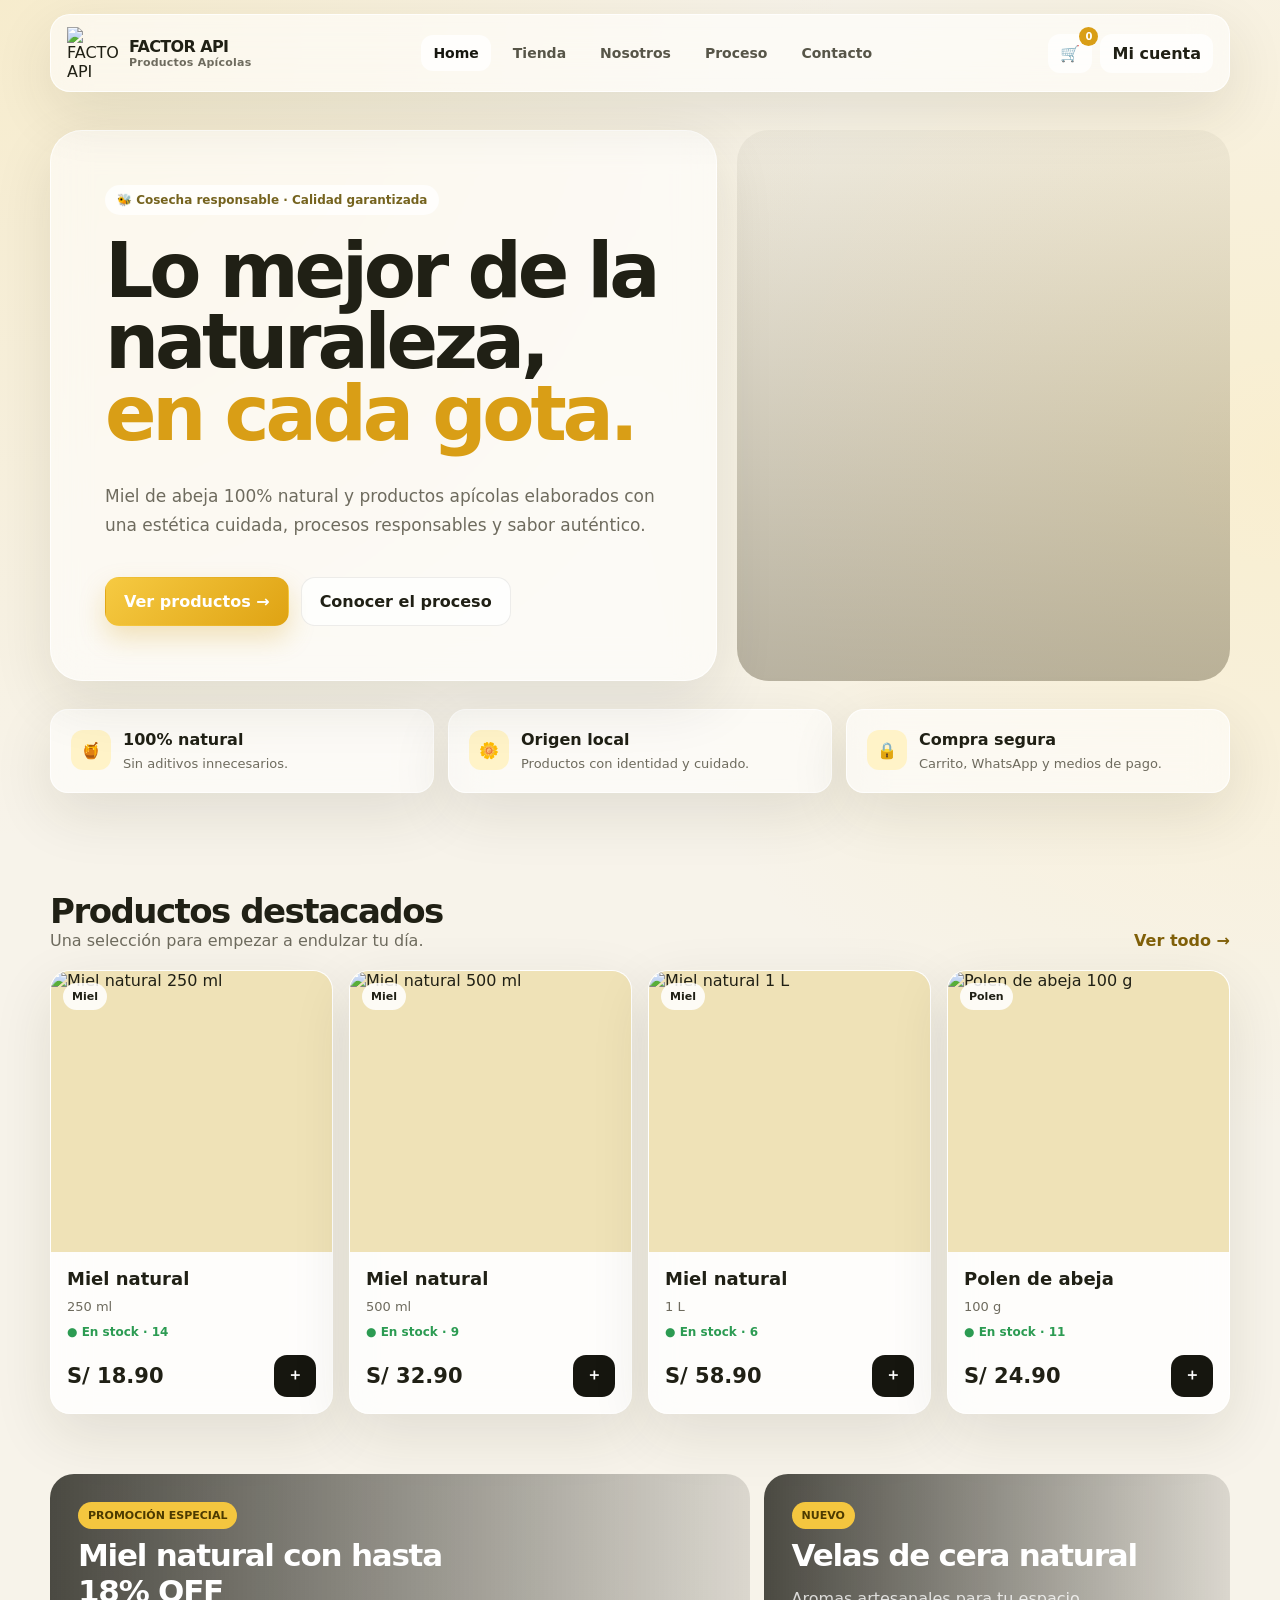
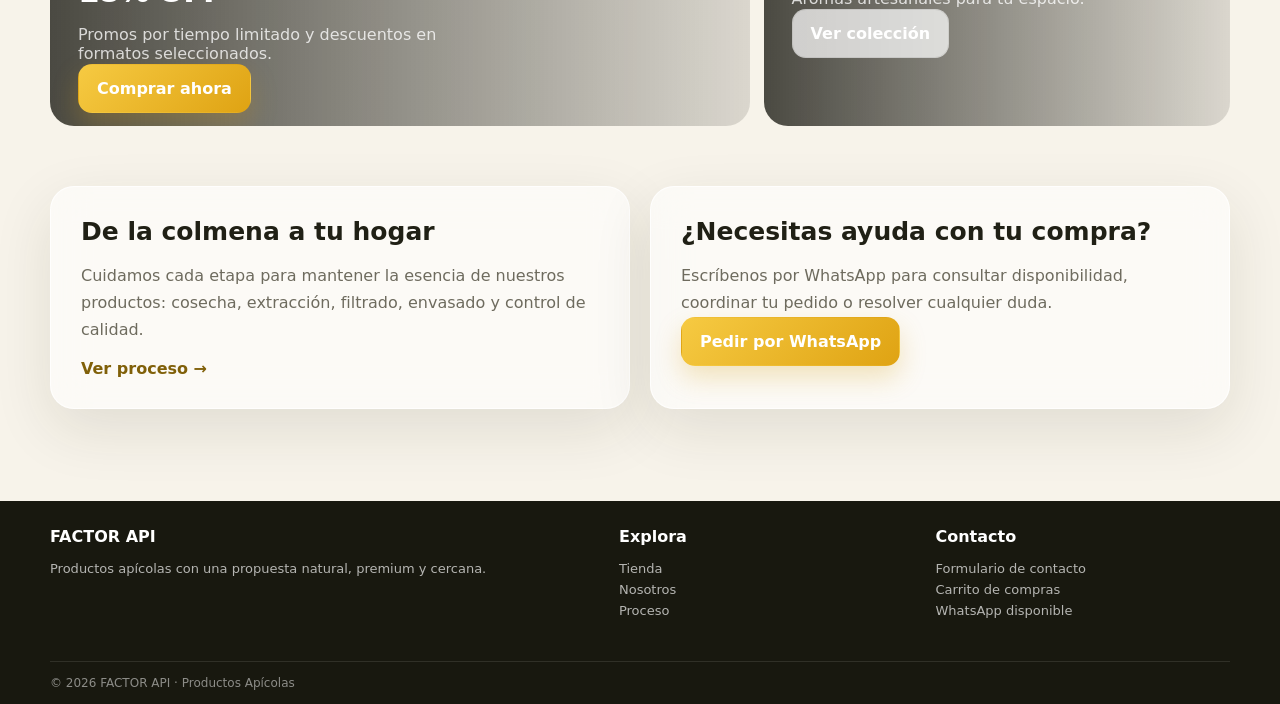
==== index.html @ db347448 "Add files via upload" ====
<!doctype html><html lang="es"><head><meta charset="utf-8"><meta name="viewport" content="width=device-width, initial-scale=1"><title>FACTOR API | Productos Apícolas</title><meta name="description" content="Miel natural, polen, velas de cera y propóleo. Compra online en FACTOR API."><link rel="stylesheet" href="styles.css"></head><body>
<header class="navbar glass"><a class="brand" href="index.html"><img src="assets/logo.png" alt="FACTOR API"><span>FACTOR API<small>Productos Apícolas</small></span></a><nav class="nav-links"><a class="active" href="index.html">Home</a><a href="tienda.html">Tienda</a><a href="nosotros.html">Nosotros</a><a href="proceso.html">Proceso</a><a href="contacto.html">Contacto</a></nav><div class="nav-actions"><a class="cart-btn icon-btn" href="carrito.html" aria-label="Carrito">🛒<span class="cart-count" data-cart-count>0</span></a><a class="pill-btn" href="contacto.html">Mi cuenta</a></div></header>
<main class="container">
<section class="hero"><div class="hero-grid"><div class="hero-card glass hero-copy"><span class="eyebrow">🐝 Cosecha responsable · Calidad garantizada</span><h1>Lo mejor de la naturaleza, <em>en cada gota.</em></h1><p>Miel de abeja 100% natural y productos apícolas elaborados con una estética cuidada, procesos responsables y sabor auténtico.</p><div class="hero-actions"><a class="primary-btn" href="tienda.html">Ver productos →</a><a class="secondary-btn" href="proceso.html">Conocer el proceso</a></div></div><div class="hero-card hero-photo" style="background-image:url('https://images.unsplash.com/photo-1473973266408-ed4e27abdd47?auto=format&fit=crop&w=1400&q=85')"></div></div></section>
<div class="trust-row"><div class="trust-card glass"><div class="trust-icon">🍯</div><div><strong>100% natural</strong><span>Sin aditivos innecesarios.</span></div></div><div class="trust-card glass"><div class="trust-icon">🌼</div><div><strong>Origen local</strong><span>Productos con identidad y cuidado.</span></div></div><div class="trust-card glass"><div class="trust-icon">🔒</div><div><strong>Compra segura</strong><span>Carrito, WhatsApp y medios de pago.</span></div></div></div>
<section class="section"><div class="section-head"><div><h2>Productos destacados</h2><p>Una selección para empezar a endulzar tu día.</p></div><a class="link-arrow" href="tienda.html">Ver todo →</a></div><div id="home-products" class="product-grid"></div></section>
<section class="promo"><div class="promo-card" style="background-image:url('https://images.unsplash.com/photo-1587049352846-4a222e784d38?auto=format&fit=crop&w=1400&q=85')"><div class="promo-content"><span class="badge">PROMOCIÓN ESPECIAL</span><h3>Miel natural con hasta 18% OFF</h3><p>Promos por tiempo limitado y descuentos en formatos seleccionados.</p><a href="tienda.html" class="primary-btn">Comprar ahora</a></div></div><div class="promo-card" style="background-image:url('https://images.unsplash.com/photo-1602874801006-e26f5a9bd0d0?auto=format&fit=crop&w=1000&q=85')"><div class="promo-content"><span class="badge">NUEVO</span><h3>Velas de cera natural</h3><p>Aromas artesanales para tu espacio.</p><a href="tienda.html" class="secondary-btn">Ver colección</a></div></div></section>
<section class="section"><div class="story-grid"><div class="story-card glass"><h3>De la colmena a tu hogar</h3><p>Cuidamos cada etapa para mantener la esencia de nuestros productos: cosecha, extracción, filtrado, envasado y control de calidad.</p><a class="link-arrow" href="proceso.html">Ver proceso →</a></div><div class="story-card glass"><h3>¿Necesitas ayuda con tu compra?</h3><p>Escríbenos por WhatsApp para consultar disponibilidad, coordinar tu pedido o resolver cualquier duda.</p><a class="primary-btn" href="https://wa.me/51999999999?text=Hola%20FACTOR%20API,%20quiero%20hacer%20una%20consulta" target="_blank">Pedir por WhatsApp</a></div></div></section>
</main>
<footer class="footer"><div class="container footer-inner"><div><h4>FACTOR API</h4><p>Productos apícolas con una propuesta natural, premium y cercana.</p></div><div><h4>Explora</h4><p><a href="tienda.html">Tienda</a><br><a href="nosotros.html">Nosotros</a><br><a href="proceso.html">Proceso</a></p></div><div><h4>Contacto</h4><p><a href="contacto.html">Formulario de contacto</a><br><a href="carrito.html">Carrito de compras</a><br>WhatsApp disponible</p></div></div><div class="container footer-bottom">© <span id="year"></span> FACTOR API · Productos Apícolas</div></footer>
<div id="toast" class="toast"></div><div id="celebrate" class="celebrate"><div class="celebrate-card"><div class="bee-float">🐝</div><h2>¡Pedido listo!</h2><p>Te llevamos a WhatsApp para confirmar tu compra.</p></div></div>
<script src="app.js"></script><script>document.addEventListener('DOMContentLoaded',()=>{const el=document.querySelector('#home-products');if(el)el.innerHTML=PRODUCTS.slice(0,4).map(productCard).join('')})</script></body></html>
---- styles.css ----
:root {
  --bg: #f7f3ea;
  --surface: rgba(255, 255, 255, 0.58);
  --surface-strong: rgba(255, 255, 255, 0.82);
  --border: rgba(255, 255, 255, 0.78);
  --text: #202015;
  --muted: #6e6b5e;
  --gold: #d99e16;
  --gold-2: #f4c84b;
  --cream: #fff9e8;
  --dark: #171710;
  --success: #2c9b52;
  --shadow: 0 20px 60px rgba(48, 41, 16, 0.11);
  --radius: 24px;
}

* { box-sizing: border-box; }
html { scroll-behavior: smooth; }
body {
  margin: 0;
  font-family: Inter, ui-sans-serif, system-ui, -apple-system, BlinkMacSystemFont, "Segoe UI", sans-serif;
  color: var(--text);
  background:
    radial-gradient(circle at top left, rgba(245, 204, 74, 0.18), transparent 32%),
    radial-gradient(circle at 100% 20%, rgba(255, 221, 115, 0.22), transparent 30%),
    var(--bg);
  min-height: 100vh;
}

a { color: inherit; text-decoration: none; }
img { max-width: 100%; display: block; }
button, input, select, textarea { font: inherit; }
button { cursor: pointer; }
.container { width: min(1180px, calc(100% - 32px)); margin: 0 auto; }

.glass {
  background: var(--surface);
  border: 1px solid var(--border);
  backdrop-filter: blur(18px);
  -webkit-backdrop-filter: blur(18px);
  box-shadow: var(--shadow);
}

.navbar {
  position: sticky; top: 0; z-index: 50;
  margin: 14px auto 0;
  width: min(1180px, calc(100% - 32px));
  border-radius: 20px;
  padding: 12px 16px;
  display: flex; align-items: center; gap: 16px;
}
.brand { display:flex; align-items:center; gap:10px; min-width: 190px; }
.brand img { width: 52px; height: 52px; object-fit: contain; }
.brand span { font-weight: 800; letter-spacing: -0.04em; }
.brand small { display:block; color:var(--muted); font-weight:600; font-size:11px; letter-spacing:.02em; }
.nav-links { display:flex; justify-content:center; align-items:center; gap: 10px; flex:1; }
.nav-links a { padding: 10px 12px; border-radius: 12px; color: #575548; font-size: 14px; font-weight: 700; }
.nav-links a:hover, .nav-links a.active { background: rgba(255,255,255,.78); color: var(--dark); }
.nav-actions { display:flex; align-items:center; gap:8px; }
.icon-btn, .pill-btn { border:0; background:rgba(255,255,255,.74); padding:10px 12px; border-radius:12px; font-weight:800; }
.cart-btn { position:relative; }
.cart-count { position:absolute; top:-7px; right:-6px; min-width:19px; height:19px; padding:0 5px; border-radius:999px; display:grid; place-items:center; background:var(--gold); color:#fff; font-size:10px; }

.hero { padding: 38px 0 10px; }
.hero-grid { display:grid; grid-template-columns: 1.15fr .85fr; gap:20px; align-items:stretch; }
.hero-card { overflow:hidden; min-height: 480px; border-radius: 32px; position:relative; }
.hero-copy { padding: 54px; display:flex; flex-direction:column; justify-content:center; position:relative; z-index:2; }
.eyebrow { display:inline-flex; width:max-content; gap:8px; align-items:center; padding:8px 12px; background:rgba(255,255,255,.76); border-radius:999px; font-weight:800; font-size:12px; color:#75631e; }
.hero h1 { font-size: clamp(42px, 6vw, 76px); line-height:.94; margin: 20px 0 16px; letter-spacing:-0.055em; }
.hero h1 em { color: var(--gold); font-style:normal; }
.hero p { max-width: 620px; color: var(--muted); font-size:17px; line-height:1.7; }
.hero-actions { display:flex; flex-wrap:wrap; gap:12px; margin-top:20px; }
.primary-btn, .secondary-btn { padding:14px 18px; border-radius:14px; border:1px solid transparent; font-weight:900; }
.primary-btn { background:linear-gradient(135deg,#f6ca42,#dfa313); color:#fff; box-shadow: 0 12px 26px rgba(211,155,14,.25); }
.secondary-btn { background:rgba(255,255,255,.72); border-color:rgba(33,32,18,.08); }
.hero-photo { min-height: 480px; background-size:cover; background-position:center; position:relative; }
.hero-photo::after { content:""; position:absolute; inset:0; background:linear-gradient(180deg, rgba(30,30,10,.04), rgba(40,30,0,.3)); }

.trust-row { display:grid; grid-template-columns: repeat(3, 1fr); gap:14px; margin:18px 0 56px; }
.trust-card { padding:20px; border-radius:18px; display:flex; gap:12px; align-items:flex-start; }
.trust-icon { width:40px; height:40px; border-radius:12px; display:grid; place-items:center; background:#fff3c8; color:#8b6503; }
.trust-card strong { display:block; margin-bottom:4px; }
.trust-card span { color:var(--muted); font-size:13px; }

.section { padding: 42px 0; }
.section-head { display:flex; justify-content:space-between; align-items:end; gap:20px; margin-bottom:20px; }
.section-head h2 { margin:0; font-size:34px; letter-spacing:-.045em; }
.section-head p { margin:0; color:var(--muted); }
.link-arrow { font-weight:900; color:#806009; }

.product-grid { display:grid; grid-template-columns:repeat(4, 1fr); gap:16px; }
.product-card { border-radius:20px; overflow:hidden; display:flex; flex-direction:column; background:var(--surface-strong); }
.product-image { aspect-ratio:1/1; position:relative; overflow:hidden; background:#efe2b7; }
.product-image img { width:100%; height:100%; object-fit:cover; transition:transform .4s ease; }
.product-card:hover .product-image img { transform:scale(1.04); }
.tag { position:absolute; top:12px; left:12px; padding:7px 9px; border-radius:999px; background:rgba(255,255,255,.86); font-size:11px; font-weight:900; }
.stock { font-size:12px; font-weight:800; }
.stock.ok { color:var(--success); }
.stock.low { color:#a66e10; }
.product-body { padding:16px; display:flex; flex-direction:column; gap:8px; flex:1; }
.product-body h3 { margin:0; font-size:18px; }
.product-body p { margin:0; color:var(--muted); font-size:13px; line-height:1.5; }
.price-row { display:flex; align-items:center; justify-content:space-between; gap:10px; margin-top:auto; padding-top:8px; }
.price { font-size:21px; font-weight:900; }
.product-bottom { display:flex; align-items:center; justify-content:space-between; gap:10px; }
.add-btn { border:0; width:42px; height:42px; border-radius:13px; background:#16160f; color:#fff; font-weight:900; }

.promo { display:grid; grid-template-columns: 1.2fr .8fr; gap:14px; margin:18px 0; }
.promo-card { border-radius:24px; min-height:220px; padding:28px; position:relative; overflow:hidden; background-size:cover; background-position:center; }
.promo-card::after { content:""; position:absolute; inset:0; background:linear-gradient(90deg, rgba(14,14,7,.74), rgba(14,14,7,.12)); }
.promo-content { position:relative; z-index:1; max-width:430px; color:#fff; }
.promo-content h3 { font-size:31px; margin:8px 0; letter-spacing:-.04em; }
.promo-content p { color:rgba(255,255,255,.78); }
.badge { display:inline-block; padding:7px 10px; border-radius:999px; background:#f4c63f; color:#4c3a00; font-size:11px; font-weight:900; }

.story-grid { display:grid; grid-template-columns:1fr 1fr; gap:20px; }
.story-card { border-radius:24px; padding:30px; }
.story-card h3 { font-size:25px; margin:0 0 12px; }
.story-card p { color:var(--muted); line-height:1.7; }
.process { display:grid; grid-template-columns:repeat(4,1fr); gap:14px; margin-top:18px; }
.step { border-radius:18px; padding:20px; }
.step-num { width:38px; height:38px; display:grid; place-items:center; border-radius:12px; background:#fff3c8; font-weight:900; margin-bottom:14px; }
.step h4 { margin:0 0 8px; }
.step p { margin:0; color:var(--muted); font-size:13px; line-height:1.55; }

.page-hero { padding:56px 0 20px; }
.page-hero .glass { padding:40px; border-radius:28px; }
.page-hero h1 { font-size:54px; letter-spacing:-.05em; margin:0 0 12px; }
.page-hero p { color:var(--muted); max-width:760px; line-height:1.7; }

.detail-layout { display:grid; grid-template-columns:1fr 1fr; gap:24px; align-items:start; }
.detail-image { border-radius:28px; overflow:hidden; aspect-ratio:1 / 1; }
.detail-image img { width:100%; height:100%; object-fit:cover; }
.detail-panel { padding:28px; border-radius:28px; }
.detail-panel h1 { font-size:45px; letter-spacing:-.05em; margin:0 0 10px; }
.detail-price { font-size:31px; font-weight:900; margin:16px 0; }
.options { display:flex; flex-wrap:wrap; gap:8px; margin:14px 0; }
.option { padding:10px 12px; border-radius:12px; border:1px solid rgba(0,0,0,.08); background:rgba(255,255,255,.65); font-weight:800; }
.option.active { background:#171710; color:#fff; }
.qty-row { display:flex; align-items:center; gap:10px; margin:18px 0; }
.qty { display:inline-flex; align-items:center; gap:14px; padding:8px; border-radius:14px; background:rgba(255,255,255,.78); }
.qty button { border:0; width:34px; height:34px; border-radius:10px; background:#f0e9d1; }

.info-grid { display:grid; grid-template-columns:1fr 1fr; gap:18px; }
.info-card { padding:24px; border-radius:22px; }
.info-card h3 { margin-top:0; }
.info-card p, .info-card li { color:var(--muted); line-height:1.7; }
.info-card ul { padding-left:18px; }

.contact-grid { display:grid; grid-template-columns: .9fr 1.1fr; gap:18px; }
.contact-list { display:grid; gap:10px; }
.contact-item { display:flex; gap:12px; align-items:flex-start; padding:15px 0; border-bottom:1px solid rgba(0,0,0,.06); }
.contact-item:last-child { border-bottom:0; }
.contact-icon { width:38px; height:38px; border-radius:12px; display:grid; place-items:center; background:#fff3c8; }
.form-grid { display:grid; grid-template-columns:1fr 1fr; gap:12px; }
.form-field { display:flex; flex-direction:column; gap:7px; }
.form-field.full { grid-column:1/-1; }
.form-field label { font-size:12px; font-weight:900; }
.form-field input, .form-field textarea, .form-field select { width:100%; border:1px solid rgba(0,0,0,.08); background:rgba(255,255,255,.68); border-radius:12px; padding:12px 13px; outline:none; }
.form-field textarea { min-height:140px; resize:vertical; }

.cart-layout { display:grid; grid-template-columns:1fr .4fr; gap:18px; align-items:start; }
.cart-list, .summary { border-radius:24px; padding:20px; }
.cart-item { display:grid; grid-template-columns:84px 1fr auto; gap:14px; align-items:center; padding:14px 0; border-bottom:1px solid rgba(0,0,0,.07); }
.cart-item:last-child { border-bottom:0; }
.cart-item img { width:84px; height:84px; object-fit:cover; border-radius:16px; }
.cart-meta h4 { margin:0 0 4px; }
.cart-meta p { margin:0; color:var(--muted); font-size:12px; }
.summary { position:sticky; top:95px; }
.summary-row { display:flex; justify-content:space-between; margin:10px 0; color:var(--muted); }
.summary-total { display:flex; justify-content:space-between; margin-top:18px; padding-top:18px; border-top:1px solid rgba(0,0,0,.08); font-size:22px; font-weight:900; }

.footer { margin-top:50px; background:#18180f; color:#fff; }
.footer-inner { padding:26px 0; display:grid; grid-template-columns: 1.3fr .7fr .7fr; gap:22px; }
.footer p, .footer a { color:rgba(255,255,255,.68); font-size:13px; line-height:1.6; }
.footer h4 { margin:0 0 8px; }
.footer-bottom { border-top:1px solid rgba(255,255,255,.1); padding:14px 0; color:rgba(255,255,255,.5); font-size:12px; }

.toast { position:fixed; right:20px; bottom:20px; z-index:100; min-width:290px; max-width:360px; padding:14px 16px; border-radius:18px; background:rgba(25,25,16,.94); color:#fff; box-shadow:0 18px 44px rgba(0,0,0,.2); transform:translateY(24px); opacity:0; pointer-events:none; transition:.3s ease; }
.toast.show { transform:translateY(0); opacity:1; }
.toast strong { display:block; margin-bottom:3px; }

.celebrate { position:fixed; inset:0; z-index:120; pointer-events:none; display:grid; place-items:center; }
.celebrate-card { opacity:0; transform:scale(.7); padding:28px; border-radius:28px; text-align:center; background:rgba(255,255,255,.88); box-shadow:0 26px 80px rgba(0,0,0,.18); }
.celebrate.show .celebrate-card { animation:pop .75s ease forwards; }
.bee-float { font-size:48px; animation:bee 1.2s ease-in-out infinite alternate; }
@keyframes bee { from { transform:translate(-7px,-4px) rotate(-4deg); } to { transform:translate(7px,4px) rotate(4deg); } }
@keyframes pop { 0% {opacity:0; transform:scale(.7)} 55% {opacity:1; transform:scale(1.06)} 100% {opacity:1; transform:scale(1)} }

.empty { text-align:center; padding:50px 18px; color:var(--muted); }
.search-bar { width:min(420px,100%); border:1px solid rgba(0,0,0,.08); background:rgba(255,255,255,.68); padding:12px 14px; border-radius:13px; }
.filters { display:flex; gap:8px; flex-wrap:wrap; }
.filter-btn { border:1px solid rgba(0,0,0,.08); background:rgba(255,255,255,.62); padding:10px 13px; border-radius:12px; font-weight:800; }
.filter-btn.active { background:#171710; color:#fff; }

@media (max-width: 980px) {
  .hero-grid, .story-grid, .detail-layout, .contact-grid, .cart-layout, .promo { grid-template-columns:1fr; }
  .product-grid { grid-template-columns:repeat(2,1fr); }
  .process { grid-template-columns:repeat(2,1fr); }
  .nav-links { display:none; }
  .hero-copy { padding:40px; }
  .footer-inner { grid-template-columns:1fr 1fr; }
}
@media (max-width: 620px) {
  .container { width:min(100% - 20px,1180px); }
  .navbar { width:calc(100% - 20px); }
  .brand { min-width:0; }
  .brand span { font-size:14px; }
  .brand small { display:none; }
  .product-grid { grid-template-columns:1fr; }
  .process, .trust-row, .info-grid, .form-grid { grid-template-columns:1fr; }
  .form-field.full { grid-column:auto; }
  .hero h1 { font-size:47px; }
  .hero-copy { padding:28px; }
  .hero-photo { min-height:300px; }
  .page-hero h1 { font-size:41px; }
  .section-head { align-items:flex-start; flex-direction:column; }
  .cart-item { grid-template-columns:70px 1fr; }
  .cart-item > :last-child { grid-column:2; }
  .footer-inner { grid-template-columns:1fr; }
}
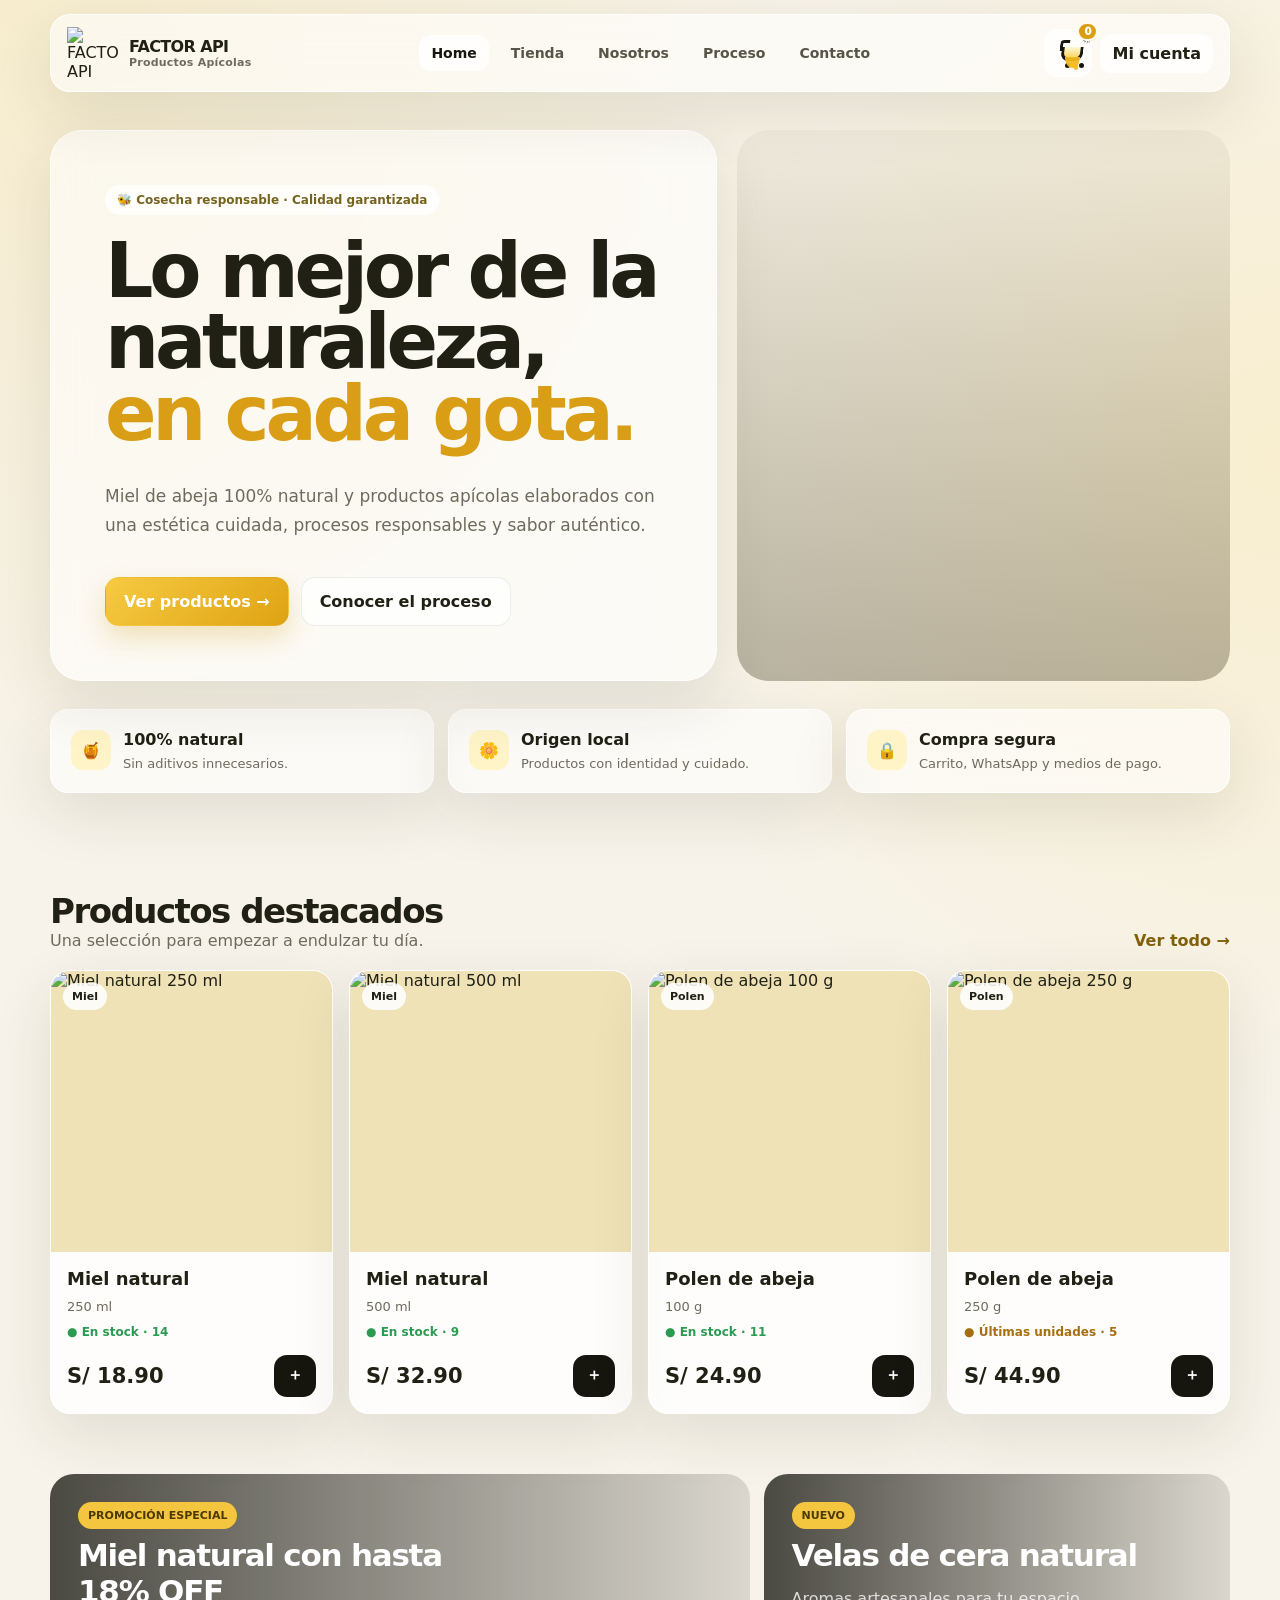
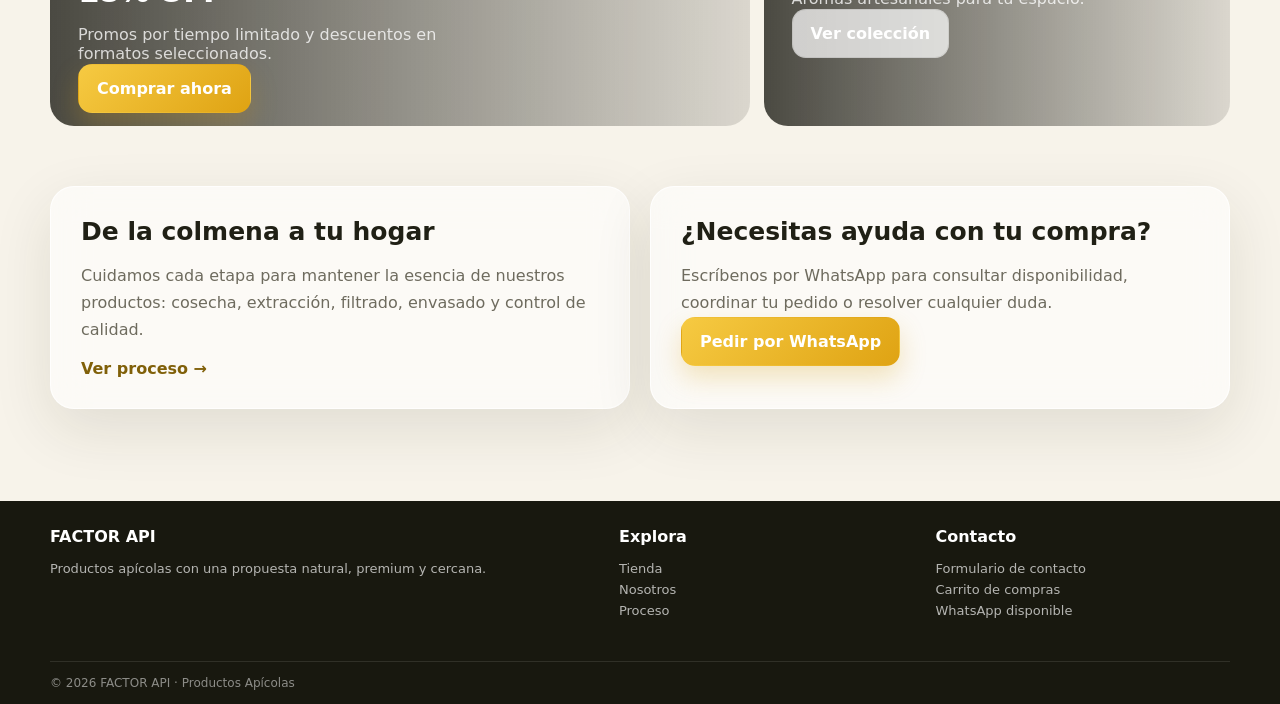
==== commit 634f0917: "Add files via upload" ====
--- a/index.html
+++ b/index.html
@@ -1,5 +1,5 @@
 <!doctype html><html lang="es"><head><meta charset="utf-8"><meta name="viewport" content="width=device-width, initial-scale=1"><title>FACTOR API | Productos Apícolas</title><meta name="description" content="Miel natural, polen, velas de cera y propóleo. Compra online en FACTOR API."><link rel="stylesheet" href="styles.css"></head><body>
-<header class="navbar glass"><a class="brand" href="index.html"><img src="assets/logo.png" alt="FACTOR API"><span>FACTOR API<small>Productos Apícolas</small></span></a><nav class="nav-links"><a class="active" href="index.html">Home</a><a href="tienda.html">Tienda</a><a href="nosotros.html">Nosotros</a><a href="proceso.html">Proceso</a><a href="contacto.html">Contacto</a></nav><div class="nav-actions"><a class="cart-btn icon-btn" href="carrito.html" aria-label="Carrito">🛒<span class="cart-count" data-cart-count>0</span></a><a class="pill-btn" href="contacto.html">Mi cuenta</a></div></header>
+<header class="navbar glass"><a class="brand" href="index.html"><img src="assets/logo.png" alt="FACTOR API"><span>FACTOR API<small>Productos Apícolas</small></span></a><nav class="nav-links"><a class="active" href="index.html">Home</a><a href="tienda.html">Tienda</a><a href="nosotros.html">Nosotros</a><a href="proceso.html">Proceso</a><a href="contacto.html">Contacto</a></nav><div class="nav-actions"><a class="cart-btn icon-btn" href="carrito.html" aria-label="Carrito"><span class="cart-art" aria-hidden="true"><span class="cart-basket"></span><span class="cart-wheel wheel-1"></span><span class="cart-wheel wheel-2"></span><span class="honey-drip"></span><span class="bee-mini">🐝</span></span><span class="cart-count" data-cart-count>0</span></a><a class="pill-btn" href="contacto.html">Mi cuenta</a></div></header>
 <main class="container">
 <section class="hero"><div class="hero-grid"><div class="hero-card glass hero-copy"><span class="eyebrow">🐝 Cosecha responsable · Calidad garantizada</span><h1>Lo mejor de la naturaleza, <em>en cada gota.</em></h1><p>Miel de abeja 100% natural y productos apícolas elaborados con una estética cuidada, procesos responsables y sabor auténtico.</p><div class="hero-actions"><a class="primary-btn" href="tienda.html">Ver productos →</a><a class="secondary-btn" href="proceso.html">Conocer el proceso</a></div></div><div class="hero-card hero-photo" style="background-image:url('https://images.unsplash.com/photo-1473973266408-ed4e27abdd47?auto=format&fit=crop&w=1400&q=85')"></div></div></section>
 <div class="trust-row"><div class="trust-card glass"><div class="trust-icon">🍯</div><div><strong>100% natural</strong><span>Sin aditivos innecesarios.</span></div></div><div class="trust-card glass"><div class="trust-icon">🌼</div><div><strong>Origen local</strong><span>Productos con identidad y cuidado.</span></div></div><div class="trust-card glass"><div class="trust-icon">🔒</div><div><strong>Compra segura</strong><span>Carrito, WhatsApp y medios de pago.</span></div></div></div>
--- a/styles.css
+++ b/styles.css
@@ -58,7 +58,24 @@
 .nav-links a:hover, .nav-links a.active { background: rgba(255,255,255,.78); color: var(--dark); }
 .nav-actions { display:flex; align-items:center; gap:8px; }
 .icon-btn, .pill-btn { border:0; background:rgba(255,255,255,.74); padding:10px 12px; border-radius:12px; font-weight:800; }
-.cart-btn { position:relative; }
+
+.cart-btn { position:relative; width:48px; height:48px; display:grid; place-items:center; overflow:visible; }
+.cart-art { position:relative; width:32px; height:30px; display:block; }
+.cart-basket { position:absolute; left:5px; top:8px; width:22px; height:14px; border:3px solid #171710; border-top:0; border-radius:0 0 8px 8px; transform:skewX(-7deg); background:linear-gradient(180deg,#fff8d6 0%,#f7d45c 100%); }
+.cart-basket::before { content:""; position:absolute; left:-5px; top:-7px; width:7px; height:8px; border-left:3px solid #171710; border-top:3px solid #171710; border-radius:4px 0 0 0; }
+.cart-wheel { position:absolute; bottom:1px; width:5px; height:5px; border-radius:50%; background:#171710; }
+.wheel-1 { left:9px; } .wheel-2 { left:23px; }
+.honey-drip { position:absolute; left:9px; top:18px; width:15px; height:9px; background:#f4b91e; border-radius:0 0 9px 9px; box-shadow:0 3px 0 -1px #f4b91e; opacity:.95; }
+.honey-drip::after { content:""; position:absolute; right:2px; top:4px; width:4px; height:9px; border-radius:0 0 5px 5px; background:#f4b91e; }
+.bee-mini { position:absolute; right:-8px; top:-12px; font-size:14px; transform:rotate(-12deg); }
+.cart-count { position:absolute; top:0; right:-2px; min-width:18px; height:18px; padding:0 4px; display:grid; place-items:center; border-radius:999px; background:#f4c63f; color:#4c3a00; font-size:10px; font-weight:1000; border:2px solid #fff9e8; z-index:3; }
+.cart-added .cart-art { animation:cartHoney 850ms cubic-bezier(.2,.8,.2,1); }
+.cart-added .honey-drip { animation:drip 850ms ease-out; }
+.cart-added .bee-mini { animation:beeBuzz 850ms ease-out; }
+@keyframes cartHoney { 0% { transform:scale(1) rotate(0); } 25% { transform:scale(1.18) rotate(-5deg); } 55% { transform:translateY(-3px) scale(1.08) rotate(4deg); } 100% { transform:scale(1) rotate(0); } }
+@keyframes drip { 0% { transform:scaleY(.5); opacity:.3; } 35% { transform:scaleY(1.2); opacity:1; } 70% { transform:translateY(5px) scaleY(.8); opacity:.85; } 100% { transform:translateY(0) scaleY(1); opacity:.95; } }
+@keyframes beeBuzz { 0%,100% { transform:translate(0,0) rotate(-12deg); } 25% { transform:translate(5px,-5px) rotate(8deg); } 50% { transform:translate(-3px,-8px) rotate(-4deg); } 75% { transform:translate(6px,-2px) rotate(10deg); } }
+
 .cart-count { position:absolute; top:-7px; right:-6px; min-width:19px; height:19px; padding:0 5px; border-radius:999px; display:grid; place-items:center; background:var(--gold); color:#fff; font-size:10px; }
 
 .hero { padding: 38px 0 10px; }
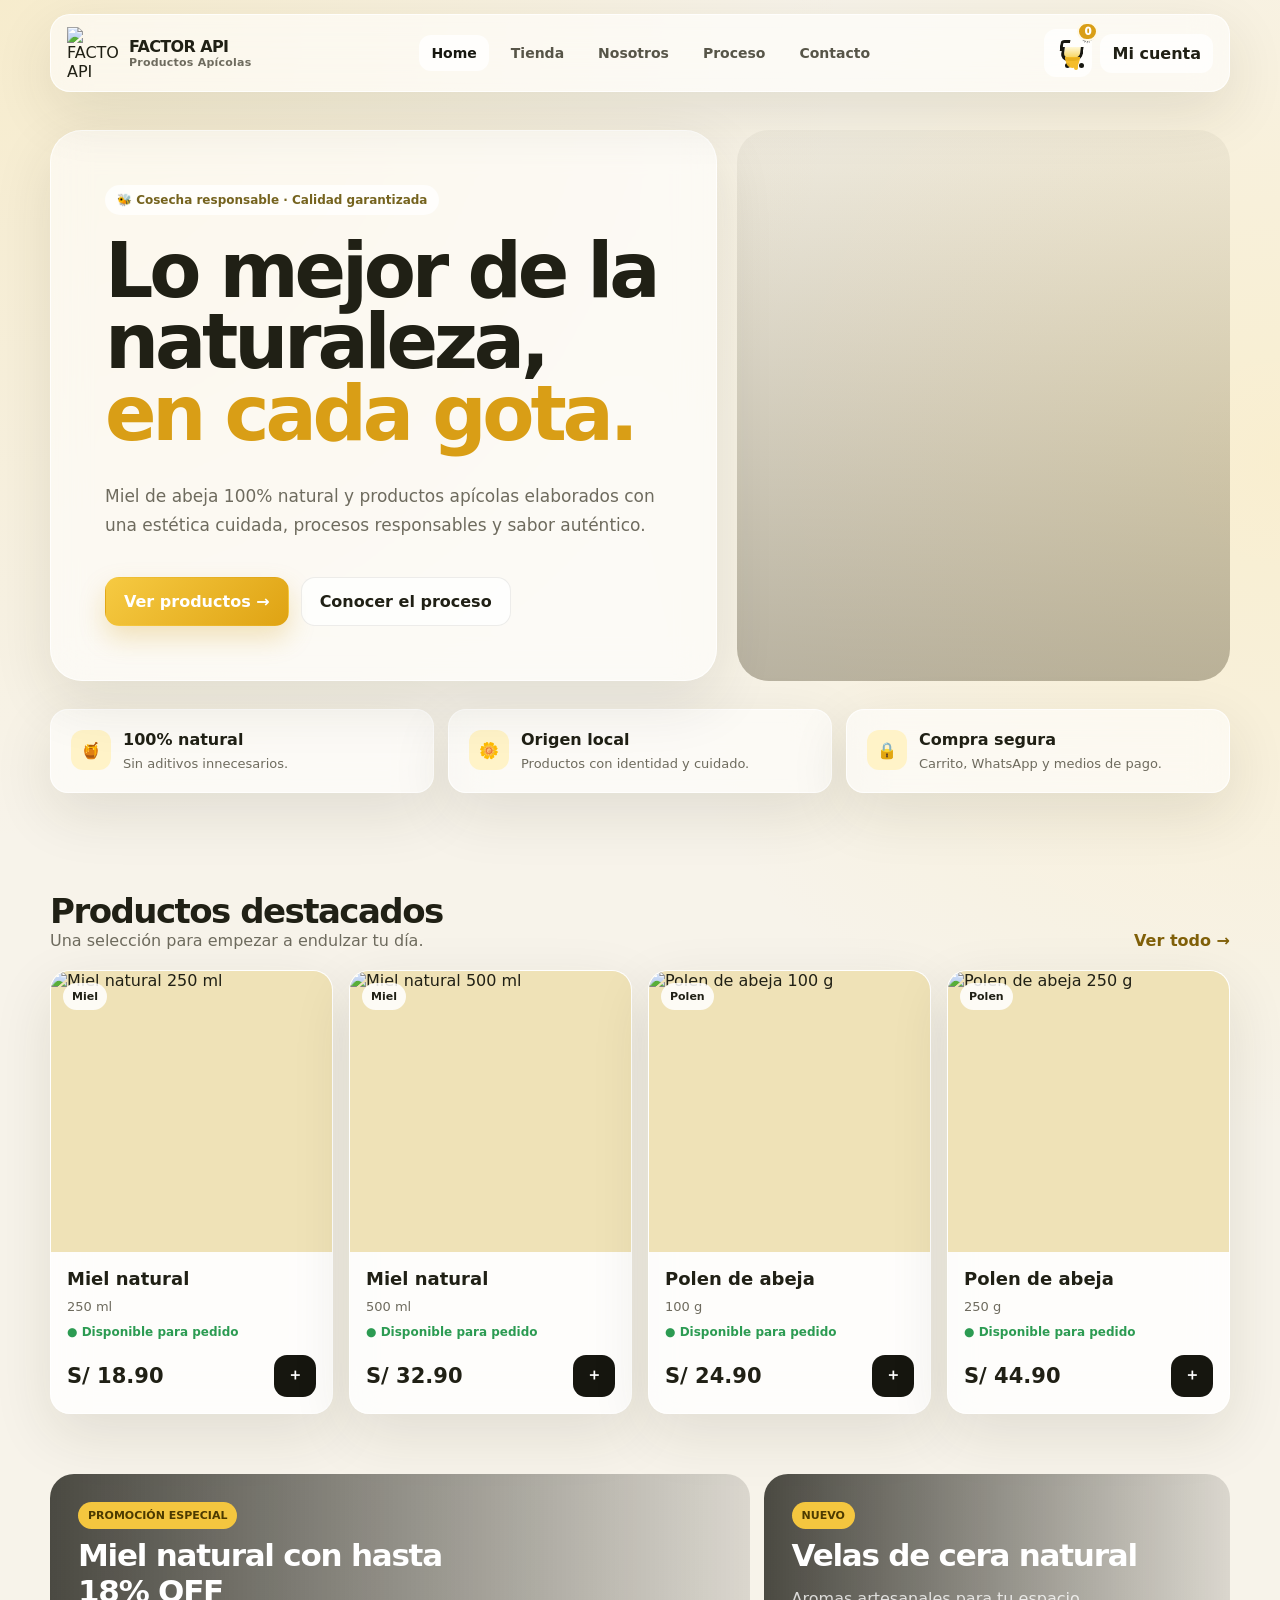
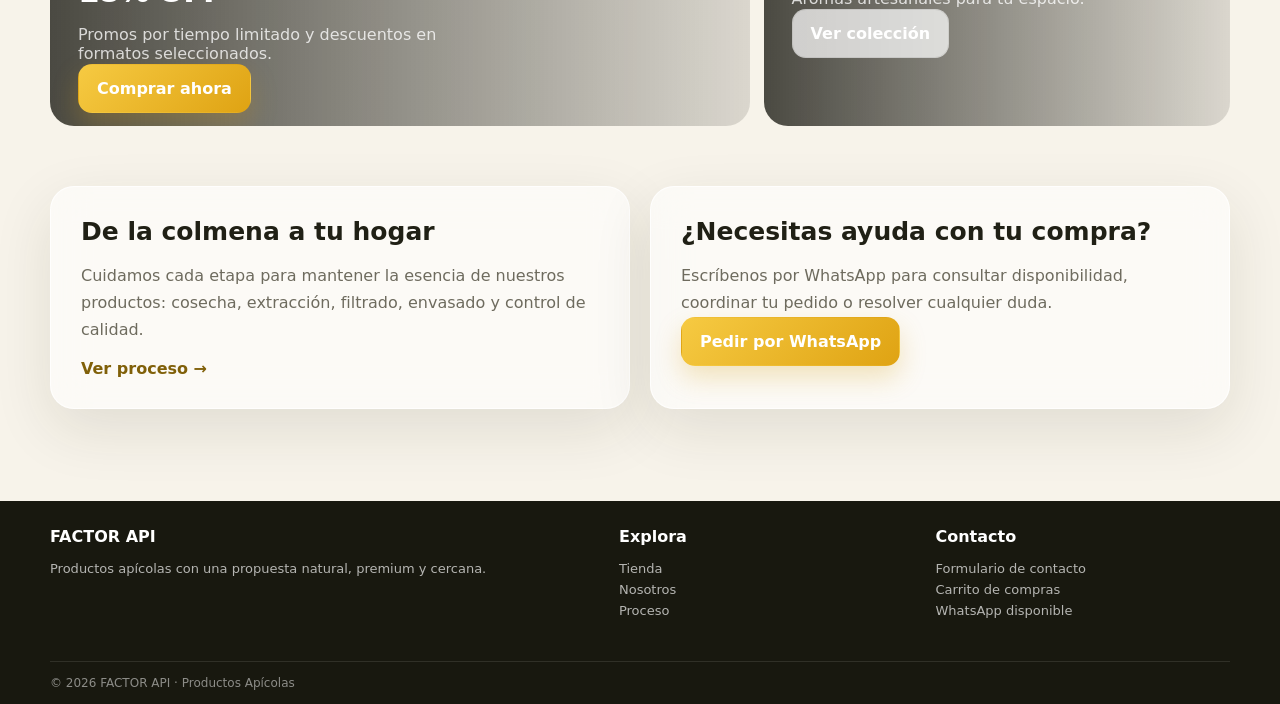
==== commit 14466255: "Add files via upload" ====
--- a/index.html
+++ b/index.html
@@ -5,7 +5,7 @@
 <div class="trust-row"><div class="trust-card glass"><div class="trust-icon">🍯</div><div><strong>100% natural</strong><span>Sin aditivos innecesarios.</span></div></div><div class="trust-card glass"><div class="trust-icon">🌼</div><div><strong>Origen local</strong><span>Productos con identidad y cuidado.</span></div></div><div class="trust-card glass"><div class="trust-icon">🔒</div><div><strong>Compra segura</strong><span>Carrito, WhatsApp y medios de pago.</span></div></div></div>
 <section class="section"><div class="section-head"><div><h2>Productos destacados</h2><p>Una selección para empezar a endulzar tu día.</p></div><a class="link-arrow" href="tienda.html">Ver todo →</a></div><div id="home-products" class="product-grid"></div></section>
 <section class="promo"><div class="promo-card" style="background-image:url('https://images.unsplash.com/photo-1587049352846-4a222e784d38?auto=format&fit=crop&w=1400&q=85')"><div class="promo-content"><span class="badge">PROMOCIÓN ESPECIAL</span><h3>Miel natural con hasta 18% OFF</h3><p>Promos por tiempo limitado y descuentos en formatos seleccionados.</p><a href="tienda.html" class="primary-btn">Comprar ahora</a></div></div><div class="promo-card" style="background-image:url('https://images.unsplash.com/photo-1602874801006-e26f5a9bd0d0?auto=format&fit=crop&w=1000&q=85')"><div class="promo-content"><span class="badge">NUEVO</span><h3>Velas de cera natural</h3><p>Aromas artesanales para tu espacio.</p><a href="tienda.html" class="secondary-btn">Ver colección</a></div></div></section>
-<section class="section"><div class="story-grid"><div class="story-card glass"><h3>De la colmena a tu hogar</h3><p>Cuidamos cada etapa para mantener la esencia de nuestros productos: cosecha, extracción, filtrado, envasado y control de calidad.</p><a class="link-arrow" href="proceso.html">Ver proceso →</a></div><div class="story-card glass"><h3>¿Necesitas ayuda con tu compra?</h3><p>Escríbenos por WhatsApp para consultar disponibilidad, coordinar tu pedido o resolver cualquier duda.</p><a class="primary-btn" href="https://wa.me/51999999999?text=Hola%20FACTOR%20API,%20quiero%20hacer%20una%20consulta" target="_blank">Pedir por WhatsApp</a></div></div></section>
+<section class="section"><div class="story-grid"><div class="story-card glass"><h3>De la colmena a tu hogar</h3><p>Cuidamos cada etapa para mantener la esencia de nuestros productos: cosecha, extracción, filtrado, envasado y control de calidad.</p><a class="link-arrow" href="proceso.html">Ver proceso →</a></div><div class="story-card glass"><h3>¿Necesitas ayuda con tu compra?</h3><p>Escríbenos por WhatsApp para consultar disponibilidad, coordinar tu pedido o resolver cualquier duda.</p><a class="primary-btn" href="https://wa.me/51941983088?text=Hola%20FACTOR%20API,%20quiero%20hacer%20una%20consulta" target="_blank">Pedir por WhatsApp</a></div></div></section>
 </main>
 <footer class="footer"><div class="container footer-inner"><div><h4>FACTOR API</h4><p>Productos apícolas con una propuesta natural, premium y cercana.</p></div><div><h4>Explora</h4><p><a href="tienda.html">Tienda</a><br><a href="nosotros.html">Nosotros</a><br><a href="proceso.html">Proceso</a></p></div><div><h4>Contacto</h4><p><a href="contacto.html">Formulario de contacto</a><br><a href="carrito.html">Carrito de compras</a><br>WhatsApp disponible</p></div></div><div class="container footer-bottom">© <span id="year"></span> FACTOR API · Productos Apícolas</div></footer>
 <div id="toast" class="toast"></div><div id="celebrate" class="celebrate"><div class="celebrate-card"><div class="bee-float">🐝</div><h2>¡Pedido listo!</h2><p>Te llevamos a WhatsApp para confirmar tu compra.</p></div></div>
